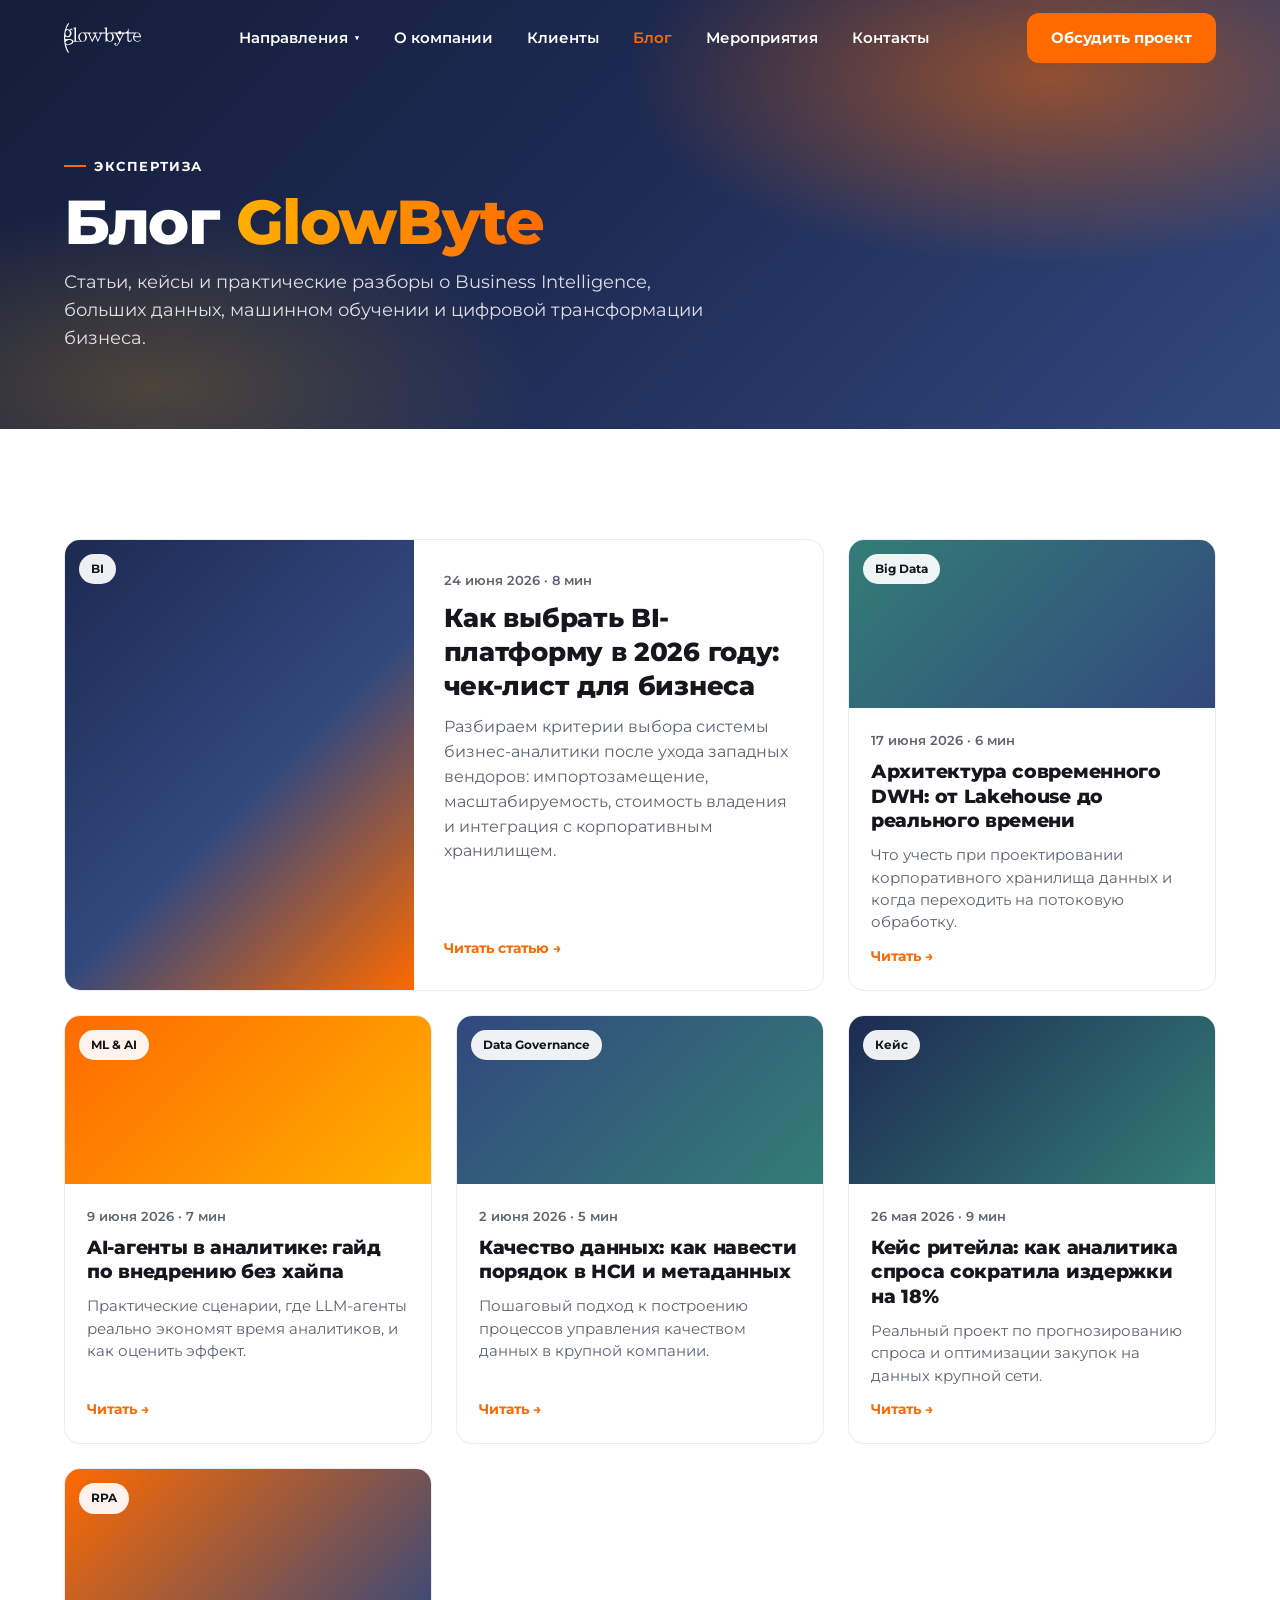
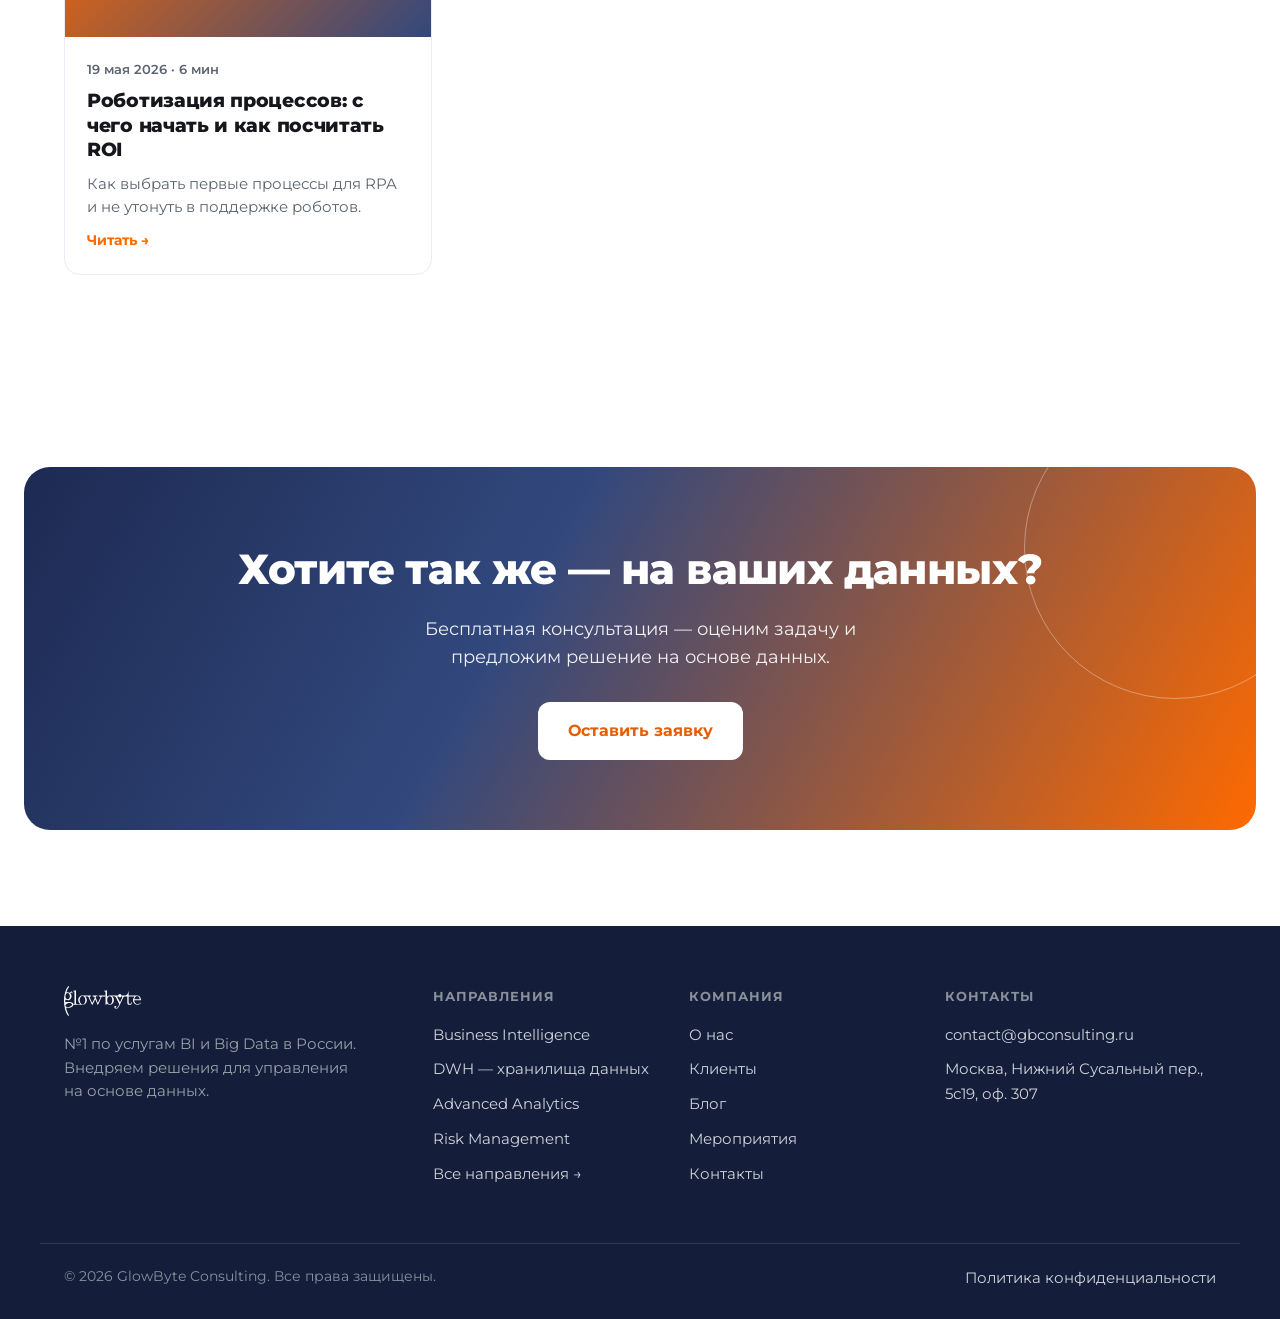
==== blog.html @ 42caffb5 "Инициализация сайта GlowByte: главная, блог, мероприятия" ====
<!DOCTYPE html>
<html lang="ru">
<head>
<meta charset="UTF-8">
<meta name="viewport" content="width=device-width, initial-scale=1.0">
<title>Блог GlowByte — статьи о BI, Big Data и аналитике</title>
<meta name="description" content="Блог GlowByte: статьи, кейсы и экспертиза по Business Intelligence, хранилищам данных, машинному обучению и цифровой трансформации.">
<link rel="preconnect" href="https://fonts.googleapis.com">
<link rel="preconnect" href="https://fonts.gstatic.com" crossorigin>
<link href="https://fonts.googleapis.com/css2?family=Montserrat:wght@400;500;600;700;800;900&display=swap" rel="stylesheet">
<link rel="stylesheet" href="assets/site.css">
</head>
<body>

<!-- ===== Header ===== -->
<header id="hdr">
  <div class="wrap nav">
    <a href="index.html" class="logo" aria-label="GlowByte">
      <img class="l-white" src="assets/logo-white.svg" alt="GlowByte">
      <img class="l-orange" src="assets/logo-orange.svg" alt="GlowByte">
    </a>
    <nav class="menu">
      <div class="has-mega">
        <span>Направления <span class="chev">▼</span></span>
        <div class="mega">
          <div class="mega-head"><h4>17 практик · BI и Big Data</h4><a href="index.html#directions">Все направления →</a></div>
          <div class="mega-grid" id="megaGrid"></div>
        </div>
      </div>
      <a href="index.html#why">О компании</a>
      <a href="index.html#clients">Клиенты</a>
      <a href="blog.html" class="active">Блог</a>
      <a href="events.html">Мероприятия</a>
      <a href="index.html#contacts">Контакты</a>
    </nav>
    <div class="nav-right">
      <a href="index.html#cta" class="btn btn-primary" style="padding:11px 22px;font-size:15px">Обсудить проект</a>
      <button class="burger" id="burger">☰</button>
    </div>
  </div>
</header>

<!-- ===== Page hero ===== -->
<section class="page-hero">
  <div class="wrap">
    <div class="eyebrow" style="color:#fff">Экспертиза</div>
    <h1>Блог <span class="ac">GlowByte</span></h1>
    <p class="lead">Статьи, кейсы и практические разборы о Business&nbsp;Intelligence, больших данных, машинном обучении и&nbsp;цифровой трансформации бизнеса.</p>
  </div>
</section>

<!-- ===== Posts ===== -->
<section>
  <div class="wrap">
    <div class="posts">

      <a href="#" class="post feature reveal">
        <div class="thumb" style="background:linear-gradient(135deg,#1d2a52,#32487D 55%,#FE6A00)">
          <span class="tag">BI</span>
        </div>
        <div class="pbody">
          <span class="date">24 июня 2026 · 8 мин</span>
          <h3>Как выбрать BI-платформу в 2026 году: чек-лист для бизнеса</h3>
          <p>Разбираем критерии выбора системы бизнес-аналитики после ухода западных вендоров: импортозамещение, масштабируемость, стоимость владения и интеграция с корпоративным хранилищем.</p>
          <span class="more">Читать статью →</span>
        </div>
      </a>

      <a href="#" class="post reveal">
        <div class="thumb" style="background:linear-gradient(135deg,#337D76,#32487D)">
          <span class="tag">Big Data</span>
        </div>
        <div class="pbody">
          <span class="date">17 июня 2026 · 6 мин</span>
          <h3>Архитектура современного DWH: от Lakehouse до реального времени</h3>
          <p>Что учесть при проектировании корпоративного хранилища данных и когда переходить на потоковую обработку.</p>
          <span class="more">Читать →</span>
        </div>
      </a>

      <a href="#" class="post reveal">
        <div class="thumb" style="background:linear-gradient(135deg,#FE6A00,#FFB000)">
          <span class="tag">ML &amp; AI</span>
        </div>
        <div class="pbody">
          <span class="date">9 июня 2026 · 7 мин</span>
          <h3>AI-агенты в аналитике: гайд по внедрению без хайпа</h3>
          <p>Практические сценарии, где LLM-агенты реально экономят время аналитиков, и как оценить эффект.</p>
          <span class="more">Читать →</span>
        </div>
      </a>

      <a href="#" class="post reveal">
        <div class="thumb" style="background:linear-gradient(135deg,#32487D,#337D76)">
          <span class="tag">Data Governance</span>
        </div>
        <div class="pbody">
          <span class="date">2 июня 2026 · 5 мин</span>
          <h3>Качество данных: как навести порядок в НСИ и метаданных</h3>
          <p>Пошаговый подход к построению процессов управления качеством данных в крупной компании.</p>
          <span class="more">Читать →</span>
        </div>
      </a>

      <a href="#" class="post reveal">
        <div class="thumb" style="background:linear-gradient(135deg,#1d2a52,#337D76)">
          <span class="tag">Кейс</span>
        </div>
        <div class="pbody">
          <span class="date">26 мая 2026 · 9 мин</span>
          <h3>Кейс ритейла: как аналитика спроса сократила издержки на 18%</h3>
          <p>Реальный проект по прогнозированию спроса и оптимизации закупок на данных крупной сети.</p>
          <span class="more">Читать →</span>
        </div>
      </a>

      <a href="#" class="post reveal">
        <div class="thumb" style="background:linear-gradient(135deg,#FE6A00,#32487D)">
          <span class="tag">RPA</span>
        </div>
        <div class="pbody">
          <span class="date">19 мая 2026 · 6 мин</span>
          <h3>Роботизация процессов: с чего начать и как посчитать ROI</h3>
          <p>Как выбрать первые процессы для RPA и не утонуть в поддержке роботов.</p>
          <span class="more">Читать →</span>
        </div>
      </a>

    </div>
  </div>
</section>

<!-- ===== CTA ===== -->
<section>
  <div class="cta reveal">
    <h2>Хотите так же — на ваших данных?</h2>
    <p>Бесплатная консультация — оценим задачу и предложим решение на основе данных.</p>
    <a href="index.html#cta" class="btn btn-white">Оставить заявку</a>
  </div>
</section>

<!-- ===== Footer ===== -->
<footer id="contacts">
  <div class="wrap fg">
    <div>
      <img src="assets/logo-white.svg" alt="GlowByte" style="height:30px;width:auto;display:block">
      <p style="color:#9aa0a8;margin-top:16px;max-width:300px;font-size:15px">№1 по услугам BI и Big Data в России. Внедряем решения для управления на основе данных.</p>
    </div>
    <div>
      <h5>Направления</h5>
      <ul>
        <li><a href="index.html#directions">Business Intelligence</a></li>
        <li><a href="index.html#directions">DWH — хранилища данных</a></li>
        <li><a href="index.html#directions">Advanced Analytics</a></li>
        <li><a href="index.html#directions">Risk Management</a></li>
        <li><a href="index.html#directions">Все направления →</a></li>
      </ul>
    </div>
    <div>
      <h5>Компания</h5>
      <ul>
        <li><a href="index.html#why">О нас</a></li>
        <li><a href="index.html#clients">Клиенты</a></li>
        <li><a href="blog.html">Блог</a></li>
        <li><a href="events.html">Мероприятия</a></li>
        <li><a href="index.html#cta">Контакты</a></li>
      </ul>
    </div>
    <div>
      <h5>Контакты</h5>
      <ul>
        <li><a href="mailto:contact@gbconsulting.ru">contact@gbconsulting.ru</a></li>
        <li><a href="#">Москва, Нижний Сусальный пер., 5с19, оф. 307</a></li>
      </ul>
    </div>
  </div>
  <div class="wrap fb"><span>© 2026 GlowByte Consulting. Все права защищены.</span><a href="#">Политика конфиденциальности</a></div>
</footer>

<script src="assets/site.js"></script>
</body>
</html>
---- assets/site.css ----
/* ===== GlowByte — общие стили для внутренних страниц (blog.html, events.html) ===== */
/* Держать синхронно с inline-стилями index.html при изменении шапки/подвала. */

/* ===== Brand tokens (Гайдбук GlowByte 2024) ===== */
:root{
  --orange:#FE6A00; --orange-deep:#E85D00;
  --green:#337D76; --yellow:#FFB000;
  --blue:#32487D; --blue-deep:#1d2a52; --navy:#141d3a;
  --black:#15171c; --gray:#5b6470;
  --bg-soft:#f6f8fb; --line:#e9ecf2; --maxw:1200px;
}
*{box-sizing:border-box;margin:0;padding:0}
html{scroll-behavior:smooth}
body{font-family:'Montserrat',system-ui,sans-serif;color:var(--black);background:#fff;line-height:1.55;-webkit-font-smoothing:antialiased}
.wrap{max-width:var(--maxw);margin:0 auto;padding:0 24px}
a{color:inherit;text-decoration:none}
section{padding:96px 0}
h2{font-size:clamp(28px,3.4vw,42px);font-weight:800;letter-spacing:-.6px}
.eyebrow{display:inline-flex;align-items:center;gap:8px;font-weight:700;font-size:13px;letter-spacing:1.6px;text-transform:uppercase;color:var(--orange);margin-bottom:14px}
.eyebrow::before{content:"";width:22px;height:2px;background:var(--orange)}
.lead{color:var(--gray);font-size:18px;max-width:620px;margin-top:14px}

/* ===== Buttons ===== */
.btn{display:inline-flex;align-items:center;gap:9px;font-weight:700;font-size:16px;padding:15px 28px;border-radius:12px;cursor:pointer;border:2px solid transparent;transition:transform .15s,box-shadow .15s,background .15s,color .15s,border-color .15s}
.btn-primary{background:var(--orange);color:#fff}
.btn-primary:hover{transform:translateY(-2px);box-shadow:0 12px 28px rgba(254,106,0,.4)}
.btn-ghost{background:#fff;color:var(--black);border-color:var(--line)}
.btn-ghost:hover{border-color:var(--orange);color:var(--orange)}
.btn-glass{background:rgba(255,255,255,.12);color:#fff;border-color:rgba(255,255,255,.55);backdrop-filter:blur(4px)}
.btn-glass:hover{background:rgba(255,255,255,.22)}
.btn-white{background:#fff;color:var(--orange-deep)}
.btn-white:hover{transform:translateY(-2px);box-shadow:0 12px 30px rgba(0,0,0,.2)}
.btn .ar{transition:transform .2s}.btn:hover .ar{transform:translateX(3px)}

/* ===== Header ===== */
header{position:fixed;top:0;left:0;right:0;z-index:100;transition:background .25s,box-shadow .25s}
header.solid{background:rgba(255,255,255,.95);backdrop-filter:blur(12px);box-shadow:0 4px 24px rgba(20,23,28,.06)}
.nav{display:flex;align-items:center;justify-content:space-between;height:76px}
.logo{display:flex;align-items:center}
.logo img{height:30px;width:auto;display:block}
.logo .l-orange{display:none}
header.solid .logo .l-white{display:none}
header.solid .logo .l-orange{display:block}
.menu{display:flex;gap:6px;align-items:center}
.menu>a,.menu>.has-mega>span{display:inline-flex;align-items:center;gap:6px;font-weight:600;font-size:15px;padding:10px 14px;border-radius:10px;color:#fff;cursor:pointer;transition:background .15s,color .15s}
header.solid .menu>a,header.solid .menu>.has-mega>span{color:var(--black)}
.menu>a:hover,.menu>.has-mega:hover>span{background:rgba(255,255,255,.16)}
header.solid .menu>a:hover,header.solid .menu>.has-mega:hover>span{background:var(--bg-soft);color:var(--orange)}
.menu>a.active{color:var(--orange)}
header.solid .menu>a.active{color:var(--orange)}
.menu .chev{font-size:10px;transition:transform .2s}
.has-mega:hover .chev{transform:rotate(180deg)}
.nav-right{display:flex;align-items:center;gap:14px}
.burger{display:none;font-size:26px;background:none;border:0;color:#fff;cursor:pointer}
header.solid .burger{color:var(--black)}

/* ===== Mega menu ===== */
.has-mega{position:static}
.mega{position:absolute;left:50%;top:66px;transform:translateX(-50%) translateY(10px);width:min(1080px,94vw);background:#fff;border:1px solid var(--line);border-radius:18px;box-shadow:0 30px 70px rgba(20,23,28,.18);padding:22px;opacity:0;visibility:hidden;transition:opacity .2s,transform .2s;z-index:120}
.has-mega:hover .mega,.mega:hover{opacity:1;visibility:visible;transform:translateX(-50%) translateY(0)}
.mega-head{display:flex;justify-content:space-between;align-items:baseline;margin:0 6px 14px;padding-bottom:12px;border-bottom:1px solid var(--line)}
.mega-head h4{font-size:14px;letter-spacing:1px;text-transform:uppercase;color:var(--gray)}
.mega-head a{font-weight:700;color:var(--orange);font-size:14px}
.mega-grid{display:grid;grid-template-columns:repeat(4,1fr);gap:4px}
.mega-item{display:flex;gap:11px;padding:11px;border-radius:12px;transition:background .15s}
.mega-item:hover{background:var(--bg-soft)}
.mega-item .cube{flex:0 0 auto;width:13px;height:13px;border-radius:3px;margin-top:4px}
.mega-item .mt{font-weight:700;font-size:13.5px;line-height:1.25}
.mega-item .md{font-size:12px;color:var(--gray);margin-top:3px;line-height:1.3}

/* ===== Page hero (тёмный баннер под фикс-шапку) ===== */
.page-hero{position:relative;overflow:hidden;color:#fff;padding:150px 0 76px;
  background:
    radial-gradient(60% 80% at 82% 18%, rgba(254,106,0,.5) 0%, transparent 55%),
    radial-gradient(50% 70% at 12% 90%, rgba(255,176,0,.22) 0%, transparent 60%),
    linear-gradient(135deg,#141d3a 0%,#1d2a52 45%,#32487D 100%)}
.page-hero h1{font-size:clamp(38px,5vw,62px);font-weight:800;letter-spacing:-1.5px;line-height:1.05}
.page-hero h1 .ac{background:linear-gradient(100deg,#FFB000,#FE6A00);-webkit-background-clip:text;background-clip:text;-webkit-text-fill-color:transparent}
.page-hero .lead{color:rgba(255,255,255,.85);max-width:640px}

/* ===== Blog ===== */
.posts{display:grid;grid-template-columns:repeat(3,1fr);gap:24px;margin-top:14px}
.post{display:flex;flex-direction:column;background:#fff;border:1px solid var(--line);border-radius:16px;overflow:hidden;transition:transform .2s,box-shadow .2s,border-color .2s}
.post:hover{transform:translateY(-4px);box-shadow:0 18px 40px rgba(20,23,28,.1);border-color:transparent}
.post .thumb{height:168px;position:relative}
.post .thumb .tag{position:absolute;left:14px;top:14px;background:rgba(255,255,255,.92);color:var(--black);font-weight:700;font-size:12px;padding:6px 12px;border-radius:30px}
.post .pbody{padding:22px;display:flex;flex-direction:column;gap:10px;flex:1}
.post .date{font-size:13px;color:var(--gray);font-weight:600}
.post h3{font-size:19px;font-weight:800;line-height:1.3;letter-spacing:-.3px}
.post p{font-size:14.5px;color:var(--gray);flex:1}
.post .more{color:var(--orange);font-weight:700;font-size:14px;margin-top:2px}
/* большой первый пост */
.post.feature{grid-column:span 2;flex-direction:row}
.post.feature .thumb{height:auto;flex:0 0 46%}
.post.feature .pbody{gap:12px;padding:30px}
.post.feature h3{font-size:26px}
.post.feature p{font-size:16px}

/* ===== Events ===== */
.events{display:flex;flex-direction:column;gap:18px;margin-top:14px}
.event{display:grid;grid-template-columns:auto 1fr auto;gap:28px;align-items:center;background:#fff;border:1px solid var(--line);border-radius:16px;padding:24px 28px;transition:transform .2s,box-shadow .2s,border-color .2s}
.event:hover{transform:translateY(-3px);border-color:var(--orange);box-shadow:0 16px 40px rgba(20,23,28,.1)}
.event .cal{flex:0 0 auto;width:88px;height:88px;border-radius:14px;display:grid;place-content:center;text-align:center;color:#fff;background:linear-gradient(140deg,#1d2a52,#32487D)}
.event .cal .d{font-size:30px;font-weight:900;line-height:1}
.event .cal .m{font-size:12px;font-weight:700;letter-spacing:1.5px;text-transform:uppercase;margin-top:4px;color:var(--yellow)}
.event .etype{display:inline-flex;align-items:center;gap:7px;font-weight:700;font-size:12px;letter-spacing:.5px;text-transform:uppercase;color:var(--orange);margin-bottom:8px}
.event .etype .dot{width:7px;height:7px;border-radius:50%;background:var(--orange)}
.event h3{font-size:20px;font-weight:800;letter-spacing:-.3px}
.event .emeta{display:flex;flex-wrap:wrap;gap:16px;color:var(--gray);font-size:14px;font-weight:600;margin-top:8px}
.event .emeta span{display:inline-flex;align-items:center;gap:6px}
.event .eaction{flex:0 0 auto}
.event.past{opacity:.72}
.event.past .cal{background:linear-gradient(140deg,#4a5570,#6b7488)}
.event.past .etype{color:var(--gray)}.event.past .etype .dot{background:var(--gray)}

.tabs{display:inline-flex;gap:6px;background:var(--bg-soft);border:1px solid var(--line);padding:6px;border-radius:14px;margin-bottom:26px}
.tabs button{border:0;background:none;font-family:inherit;font-weight:700;font-size:15px;padding:10px 22px;border-radius:9px;cursor:pointer;color:var(--gray);transition:background .15s,color .15s}
.tabs button.on{background:#fff;color:var(--orange);box-shadow:0 4px 14px rgba(20,23,28,.08)}

/* ===== CTA ===== */
.cta{position:relative;overflow:hidden;border-radius:26px;margin:0 24px;padding:70px 40px;text-align:center;color:#fff;background:linear-gradient(120deg,#1d2a52 0%,#32487D 40%,#FE6A00 100%)}
.cta::after{content:"";position:absolute;width:300px;height:300px;border:1.5px solid rgba(255,255,255,.35);border-radius:50%;right:-70px;top:-70px}
.cta h2{color:#fff}.cta p{max-width:520px;margin:14px auto 30px;font-size:18px;color:rgba(255,255,255,.92)}

/* ===== Footer ===== */
footer{background:var(--navy);color:#fff;padding:60px 0 30px}
.fg{display:grid;grid-template-columns:1.5fr 1fr 1fr 1.2fr;gap:30px}
footer h5{font-size:13px;letter-spacing:1px;text-transform:uppercase;color:#8a9099;margin-bottom:16px}
footer ul{list-style:none}footer li{margin-bottom:10px}
footer a{color:#cfd3d9;font-size:15px}footer a:hover{color:var(--orange)}
.fb{border-top:1px solid rgba(255,255,255,.12);margin-top:46px;padding-top:22px;display:flex;justify-content:space-between;color:#8a9099;font-size:14px;flex-wrap:wrap;gap:10px}

/* ===== Reveal ===== */
.reveal{opacity:0;transform:translateY(24px);transition:opacity .6s ease,transform .6s ease}
.reveal.in{opacity:1;transform:none}

/* ===== Responsive ===== */
@media(max-width:980px){
  section{padding:60px 0}
  .menu{display:none}.burger{display:block}
  .page-hero{padding:120px 0 56px}
  .posts{grid-template-columns:1fr 1fr}
  .post.feature{grid-column:span 2}
  .event{grid-template-columns:auto 1fr;gap:20px}
  .event .eaction{grid-column:1 / -1;justify-self:start}
  .fg{grid-template-columns:1fr 1fr}
}
@media(max-width:640px){
  .posts{grid-template-columns:1fr}
  .post.feature{grid-column:span 1;flex-direction:column}
  .post.feature .thumb{height:168px;flex:none}
  .event{grid-template-columns:1fr}
  .event .cal{width:76px;height:76px}
}
@media(prefers-reduced-motion:reduce){*{animation:none!important}.reveal{opacity:1;transform:none}}
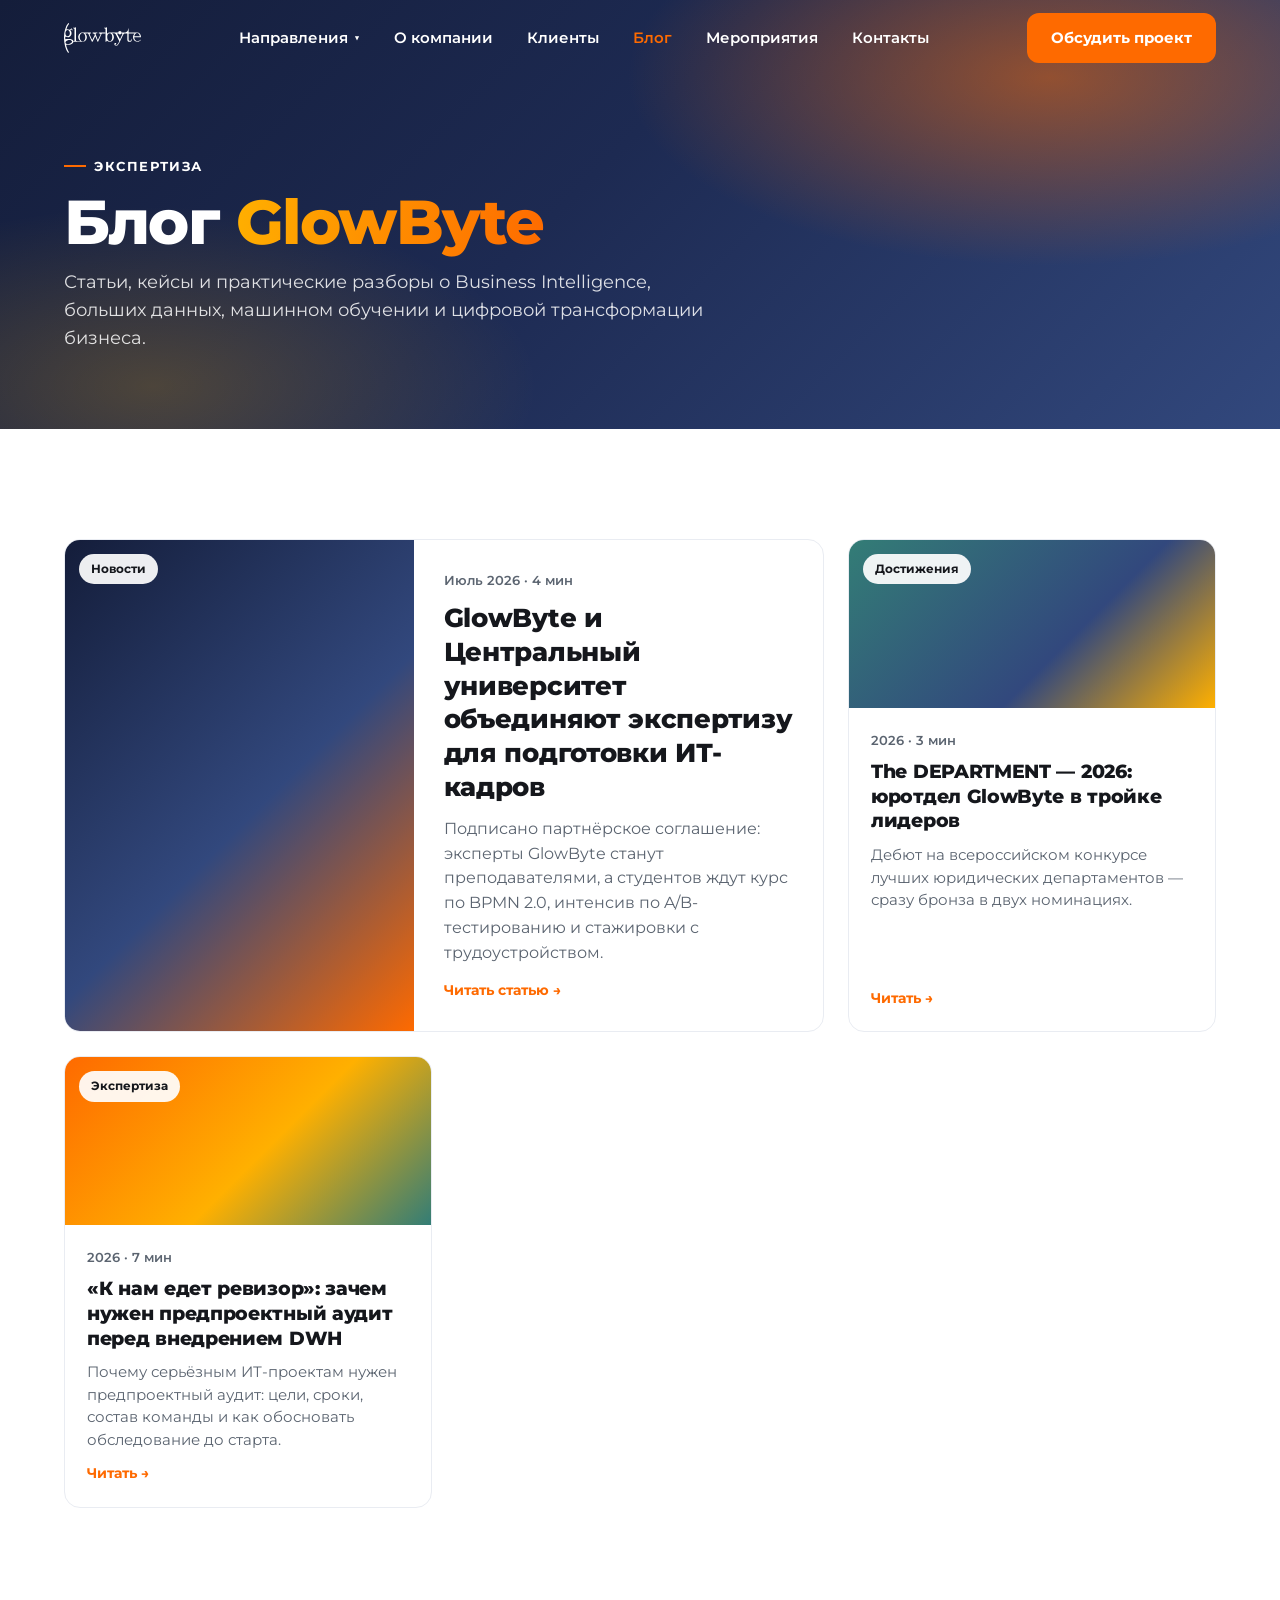
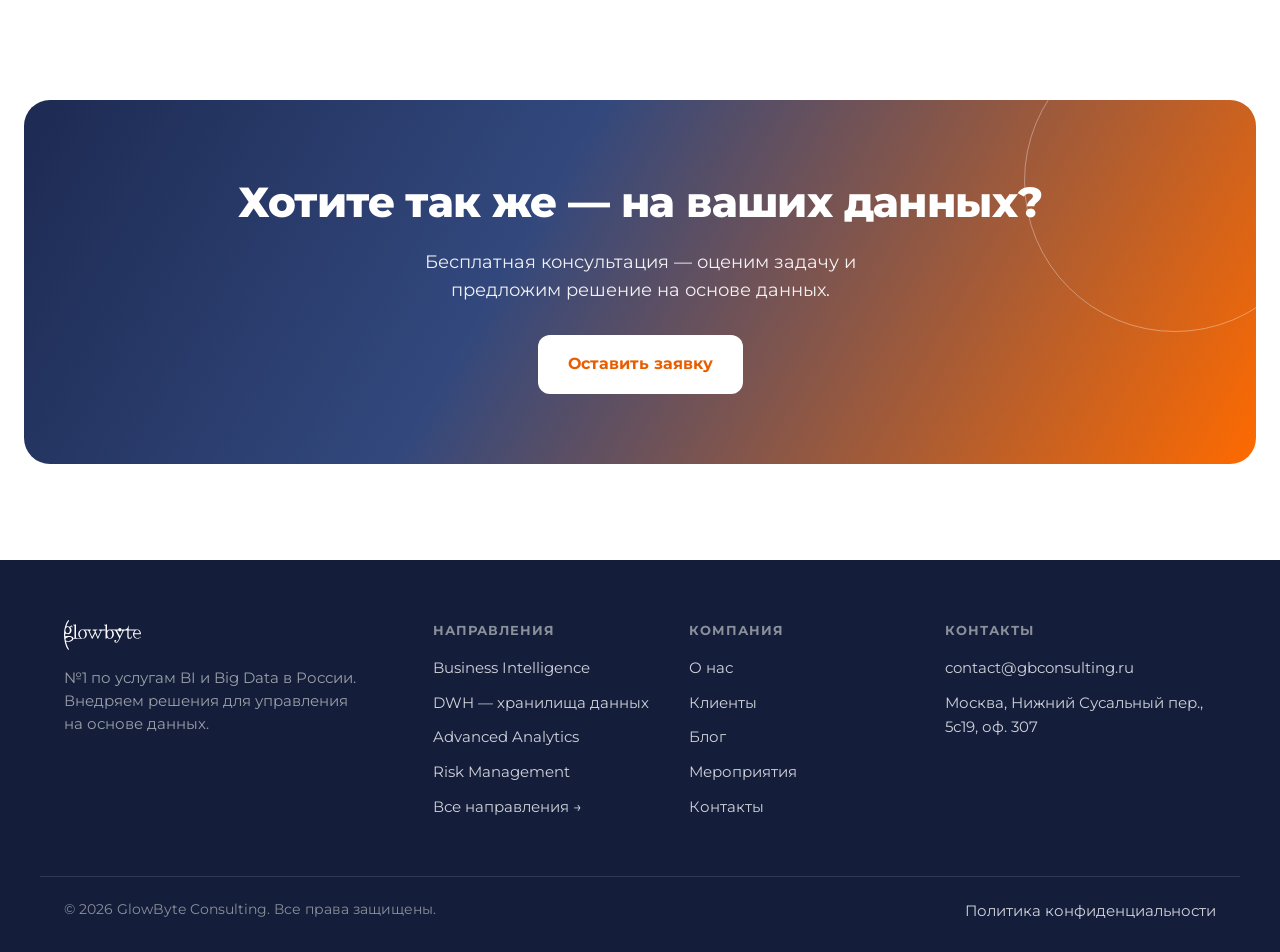
==== commit f6ad33d9: "Блог: шаблон статьи (светлая шапка с оранжевым градиентом) + 3 новости, связаны карточки" ====
--- a/blog.html
+++ b/blog.html
@@ -54,74 +54,38 @@
   <div class="wrap">
     <div class="posts">
 
-      <a href="#" class="post feature reveal">
-        <div class="thumb" style="background:linear-gradient(135deg,#1d2a52,#32487D 55%,#FE6A00)">
-          <span class="tag">BI</span>
+      <a href="post-central-university.html" class="post feature reveal">
+        <div class="thumb" style="background:linear-gradient(135deg,#141d3a,#32487D 55%,#FE6A00)">
+          <span class="tag">Новости</span>
         </div>
         <div class="pbody">
-          <span class="date">24 июня 2026 · 8 мин</span>
-          <h3>Как выбрать BI-платформу в 2026 году: чек-лист для бизнеса</h3>
-          <p>Разбираем критерии выбора системы бизнес-аналитики после ухода западных вендоров: импортозамещение, масштабируемость, стоимость владения и интеграция с корпоративным хранилищем.</p>
+          <span class="date">Июль 2026 · 4 мин</span>
+          <h3>GlowByte и Центральный университет объединяют экспертизу для подготовки ИТ-кадров</h3>
+          <p>Подписано партнёрское соглашение: эксперты GlowByte станут преподавателями, а студентов ждут курс по BPMN 2.0, интенсив по A/B-тестированию и стажировки с трудоустройством.</p>
           <span class="more">Читать статью →</span>
         </div>
       </a>
 
-      <a href="#" class="post reveal">
-        <div class="thumb" style="background:linear-gradient(135deg,#337D76,#32487D)">
-          <span class="tag">Big Data</span>
+      <a href="post-the-department-2026.html" class="post reveal">
+        <div class="thumb" style="background:linear-gradient(135deg,#337D76,#32487D 60%,#FFB000)">
+          <span class="tag">Достижения</span>
         </div>
         <div class="pbody">
-          <span class="date">17 июня 2026 · 6 мин</span>
-          <h3>Архитектура современного DWH: от Lakehouse до реального времени</h3>
-          <p>Что учесть при проектировании корпоративного хранилища данных и когда переходить на потоковую обработку.</p>
+          <span class="date">2026 · 3 мин</span>
+          <h3>The DEPARTMENT — 2026: юротдел GlowByte в тройке лидеров</h3>
+          <p>Дебют на всероссийском конкурсе лучших юридических департаментов — сразу бронза в двух номинациях.</p>
           <span class="more">Читать →</span>
         </div>
       </a>
 
-      <a href="#" class="post reveal">
-        <div class="thumb" style="background:linear-gradient(135deg,#FE6A00,#FFB000)">
-          <span class="tag">ML &amp; AI</span>
+      <a href="post-dwh-audit.html" class="post reveal">
+        <div class="thumb" style="background:linear-gradient(135deg,#FE6A00,#FFB000 55%,#337D76)">
+          <span class="tag">Экспертиза</span>
         </div>
         <div class="pbody">
-          <span class="date">9 июня 2026 · 7 мин</span>
-          <h3>AI-агенты в аналитике: гайд по внедрению без хайпа</h3>
-          <p>Практические сценарии, где LLM-агенты реально экономят время аналитиков, и как оценить эффект.</p>
-          <span class="more">Читать →</span>
-        </div>
-      </a>
-
-      <a href="#" class="post reveal">
-        <div class="thumb" style="background:linear-gradient(135deg,#32487D,#337D76)">
-          <span class="tag">Data Governance</span>
-        </div>
-        <div class="pbody">
-          <span class="date">2 июня 2026 · 5 мин</span>
-          <h3>Качество данных: как навести порядок в НСИ и метаданных</h3>
-          <p>Пошаговый подход к построению процессов управления качеством данных в крупной компании.</p>
-          <span class="more">Читать →</span>
-        </div>
-      </a>
-
-      <a href="#" class="post reveal">
-        <div class="thumb" style="background:linear-gradient(135deg,#1d2a52,#337D76)">
-          <span class="tag">Кейс</span>
-        </div>
-        <div class="pbody">
-          <span class="date">26 мая 2026 · 9 мин</span>
-          <h3>Кейс ритейла: как аналитика спроса сократила издержки на 18%</h3>
-          <p>Реальный проект по прогнозированию спроса и оптимизации закупок на данных крупной сети.</p>
-          <span class="more">Читать →</span>
-        </div>
-      </a>
-
-      <a href="#" class="post reveal">
-        <div class="thumb" style="background:linear-gradient(135deg,#FE6A00,#32487D)">
-          <span class="tag">RPA</span>
-        </div>
-        <div class="pbody">
-          <span class="date">19 мая 2026 · 6 мин</span>
-          <h3>Роботизация процессов: с чего начать и как посчитать ROI</h3>
-          <p>Как выбрать первые процессы для RPA и не утонуть в поддержке роботов.</p>
+          <span class="date">2026 · 7 мин</span>
+          <h3>«К нам едет ревизор»: зачем нужен предпроектный аудит перед внедрением DWH</h3>
+          <p>Почему серьёзным ИТ-проектам нужен предпроектный аудит: цели, сроки, состав команды и как обосновать обследование до старта.</p>
           <span class="more">Читать →</span>
         </div>
       </a>
--- a/assets/site.css
+++ b/assets/site.css
@@ -152,4 +152,109 @@
   .event{grid-template-columns:1fr}
   .event .cal{width:76px;height:76px}
 }
+/* ===== Страница направления ===== */
+.dir-sec{padding:80px 0}
+.dir-sec.alt{background:var(--bg-soft);border-block:1px solid var(--line)}
+.dir-lead-row{display:grid;grid-template-columns:1.1fr .9fr;gap:48px;align-items:start}
+.dir-lead-row h2{margin-bottom:10px}
+.dir-lead-row p{color:var(--gray);font-size:17px;margin-top:12px}
+.checklist{list-style:none;display:grid;gap:13px;margin-top:22px}
+.checklist li{position:relative;padding-left:34px;font-size:16px}
+.checklist li::before{content:"";position:absolute;left:0;top:2px;width:22px;height:22px;border-radius:6px;background:linear-gradient(140deg,#FE6A00,#FFB000)}
+.checklist li::after{content:"✓";position:absolute;left:5px;top:1px;color:#fff;font-weight:900;font-size:13px}
+.checklist.two{grid-template-columns:1fr 1fr;gap:14px 40px}
+@media(max-width:700px){.checklist.two{grid-template-columns:1fr}}
+
+/* оранжевый блок фактов (бывший боковой «Опыт/Кратко») */
+.facts{position:relative;overflow:hidden;border-radius:26px;color:#fff;padding:46px 44px;
+  background:linear-gradient(135deg,#FE6A00 0%,#FF8A2B 55%,#FFB84D 100%)}
+.facts::after{content:"";position:absolute;width:280px;height:280px;border:1.5px solid rgba(255,255,255,.35);border-radius:50%;right:-80px;top:-90px}
+.facts::before{content:"";position:absolute;width:200px;height:200px;border:1.5px solid rgba(255,255,255,.28);border-radius:50%;left:-70px;bottom:-80px}
+.facts>*{position:relative;z-index:1}
+.facts .eyebrow{color:#fff;margin-bottom:8px}
+.facts .eyebrow::before{background:#fff}
+.facts h2{color:#fff;margin-bottom:26px}
+.facts-grid{display:grid;grid-template-columns:repeat(auto-fit,minmax(190px,1fr));gap:26px 34px}
+.fact{border-left:2px solid rgba(255,255,255,.45);padding-left:16px}
+.fact .fl{font-size:12px;font-weight:700;letter-spacing:1.2px;text-transform:uppercase;color:rgba(255,255,255,.85)}
+.fact .fv{font-size:18px;font-weight:800;margin-top:7px;line-height:1.3}
+@media(max-width:560px){.facts{padding:34px 24px}}
+
+/* решения (клик → pop-up) */
+.sol-grid{display:grid;grid-template-columns:repeat(3,1fr);gap:20px;margin-top:16px}
+.sol-card{text-align:left;background:#fff;border:1px solid var(--line);border-radius:16px;padding:26px;cursor:pointer;transition:transform .2s,box-shadow .2s,border-color .2s;font-family:inherit;color:inherit}
+.sol-card:hover{transform:translateY(-5px);border-color:transparent;box-shadow:0 18px 40px rgba(20,23,28,.12)}
+.sol-card .sc-ico{width:46px;height:46px;border-radius:12px;background:linear-gradient(140deg,#FE6A00,#FFB000);display:grid;place-items:center;color:#fff;font-size:22px;margin-bottom:16px}
+.sol-card h3{font-size:18px;font-weight:800;margin-bottom:8px;letter-spacing:-.3px}
+.sol-card p{font-size:14px;color:var(--gray)}
+.sol-card .sc-more{margin-top:14px;color:var(--orange);font-weight:700;font-size:14px;display:inline-flex;gap:6px;align-items:center}
+
+/* результаты / выгоды */
+.ben-grid{display:grid;grid-template-columns:repeat(4,1fr);gap:20px;margin-top:16px}
+.ben{background:#fff;border:1px solid var(--line);border-radius:16px;padding:24px}
+.dir-sec.alt .ben{background:#fff}
+.ben .bn{font-size:34px;font-weight:900;color:var(--orange);letter-spacing:-1px;line-height:1}
+.ben h4{font-size:15px;margin:10px 0 6px}
+.ben p{font-size:13.5px;color:var(--gray)}
+
+/* теги/платформы */
+.taglist{display:flex;flex-wrap:wrap;gap:10px;margin-top:18px}
+.taglist span{background:#fff;border:1px solid var(--line);border-radius:30px;padding:9px 16px;font-weight:700;font-size:14px;transition:border-color .15s,color .15s,transform .15s}
+.taglist span:hover{border-color:var(--orange);color:var(--orange);transform:translateY(-2px)}
+
+/* ===== Pop-up / модальное окно ===== */
+.modal{position:fixed;inset:0;z-index:200;display:none;align-items:center;justify-content:center;padding:24px;background:rgba(20,29,58,.55);backdrop-filter:blur(4px)}
+.modal.open{display:flex}
+.modal-box{background:#fff;border-radius:20px;max-width:560px;width:100%;max-height:88vh;overflow:auto;padding:36px;position:relative;box-shadow:0 40px 90px rgba(0,0,0,.3);animation:modalIn .25s ease}
+@keyframes modalIn{from{opacity:0;transform:translateY(16px)}to{opacity:1;transform:none}}
+.modal-box .m-close{position:absolute;top:16px;right:18px;background:var(--bg-soft);border:0;width:38px;height:38px;border-radius:50%;font-size:20px;line-height:1;cursor:pointer;color:var(--gray);transition:background .15s,color .15s}
+.modal-box .m-close:hover{background:#ffe6d3;color:var(--orange)}
+.modal-box .m-ico{width:54px;height:54px;border-radius:14px;background:linear-gradient(140deg,#FE6A00,#FFB000);display:grid;place-items:center;color:#fff;font-size:26px;margin-bottom:18px}
+.modal-box h3{font-size:23px;font-weight:800;margin-bottom:12px;letter-spacing:-.4px}
+.modal-box p{color:var(--gray);font-size:15px;margin-bottom:12px}
+.modal-box ul{margin:0 0 14px 20px}
+.modal-box li{margin-bottom:8px;font-size:15px}
+.modal-box .btn{margin-top:6px}
+
+@media(max-width:900px){
+  .dir-lead-row{grid-template-columns:1fr;gap:28px}
+  .sol-grid{grid-template-columns:1fr 1fr}
+  .ben-grid{grid-template-columns:1fr 1fr}
+}
+@media(max-width:560px){
+  .sol-grid{grid-template-columns:1fr}
+  .ben-grid{grid-template-columns:1fr}
+}
+
+/* ===== Статья блога ===== */
+/* светлая шапка с тёплым градиентным акцентом (не синяя) */
+.article-hero{position:relative;overflow:hidden;padding:128px 0 40px;background:linear-gradient(180deg,#ffffff 0%,#f6f8fb 100%)}
+.article-hero::before{content:"";position:absolute;top:-140px;right:-90px;width:540px;height:540px;border-radius:50%;background:radial-gradient(circle,rgba(254,106,0,.18),transparent 62%);pointer-events:none}
+.article-hero::after{content:"";position:absolute;bottom:-160px;left:-120px;width:420px;height:420px;border-radius:50%;background:radial-gradient(circle,rgba(255,176,0,.14),transparent 65%);pointer-events:none}
+.article-hero .wrap{position:relative;z-index:1}
+.art-cat{display:inline-flex;align-items:center;gap:8px;background:linear-gradient(135deg,#FE6A00,#FFB000);color:#fff;font-weight:700;font-size:13px;letter-spacing:.3px;padding:8px 16px;border-radius:30px}
+.article-hero h1{font-size:clamp(30px,4.3vw,50px);font-weight:800;letter-spacing:-1px;line-height:1.12;margin:18px 0 0;max-width:900px}
+.art-meta{display:flex;flex-wrap:wrap;align-items:center;gap:10px 14px;margin-top:18px;color:var(--gray);font-size:14px;font-weight:600}
+.art-meta .sep{width:4px;height:4px;border-radius:50%;background:#c6ccd6}
+.art-cover{max-width:var(--maxw);margin:26px auto 0;padding:0 24px}
+.art-cover .band{height:clamp(180px,26vw,300px);border-radius:24px;position:relative;overflow:hidden;box-shadow:0 24px 50px rgba(20,23,28,.14)}
+.art-cover .band span{position:absolute;left:26px;bottom:22px;color:rgba(255,255,255,.9);font-weight:800;font-size:15px;letter-spacing:.5px;z-index:1;text-shadow:0 1px 10px rgba(0,0,0,.3)}
+
+.article{max-width:760px;margin:0 auto;padding:46px 24px 10px}
+.article>p,.article>ul,.article>ol,.article>h2,.article>h3,.article>blockquote{position:relative}
+.article p{font-size:17px;color:#2b3138;margin-bottom:18px;line-height:1.72}
+.article .lead-p{font-size:19px;color:var(--black);font-weight:600}
+.article h2{font-size:26px;font-weight:800;letter-spacing:-.5px;margin:36px 0 14px}
+.article h3{font-size:20px;font-weight:800;margin:26px 0 10px}
+.article ul,.article ol{margin:0 0 18px 4px;padding-left:20px}
+.article li{font-size:17px;color:#2b3138;margin-bottom:9px;line-height:1.6}
+.article blockquote{border-left:4px solid var(--orange);background:var(--bg-soft);padding:16px 20px;border-radius:0 12px 12px 0;margin:0 0 20px;font-size:17px;color:#2b3138}
+.article blockquote cite{display:block;margin-top:10px;font-size:14px;color:var(--gray);font-style:normal;font-weight:700}
+.art-foot{max-width:760px;margin:26px auto 0;padding:22px 24px 0;border-top:1px solid var(--line);display:flex;flex-wrap:wrap;gap:14px;justify-content:space-between;align-items:center}
+.art-foot .src{font-size:14px;color:var(--gray)}
+.art-foot .src a{color:var(--orange);font-weight:700}
+.art-back{max-width:760px;margin:18px auto 0;padding:0 24px}
+.art-back a{color:var(--gray);font-weight:700;font-size:14px}
+.art-back a:hover{color:var(--orange)}
+
 @media(prefers-reduced-motion:reduce){*{animation:none!important}.reveal{opacity:1;transform:none}}
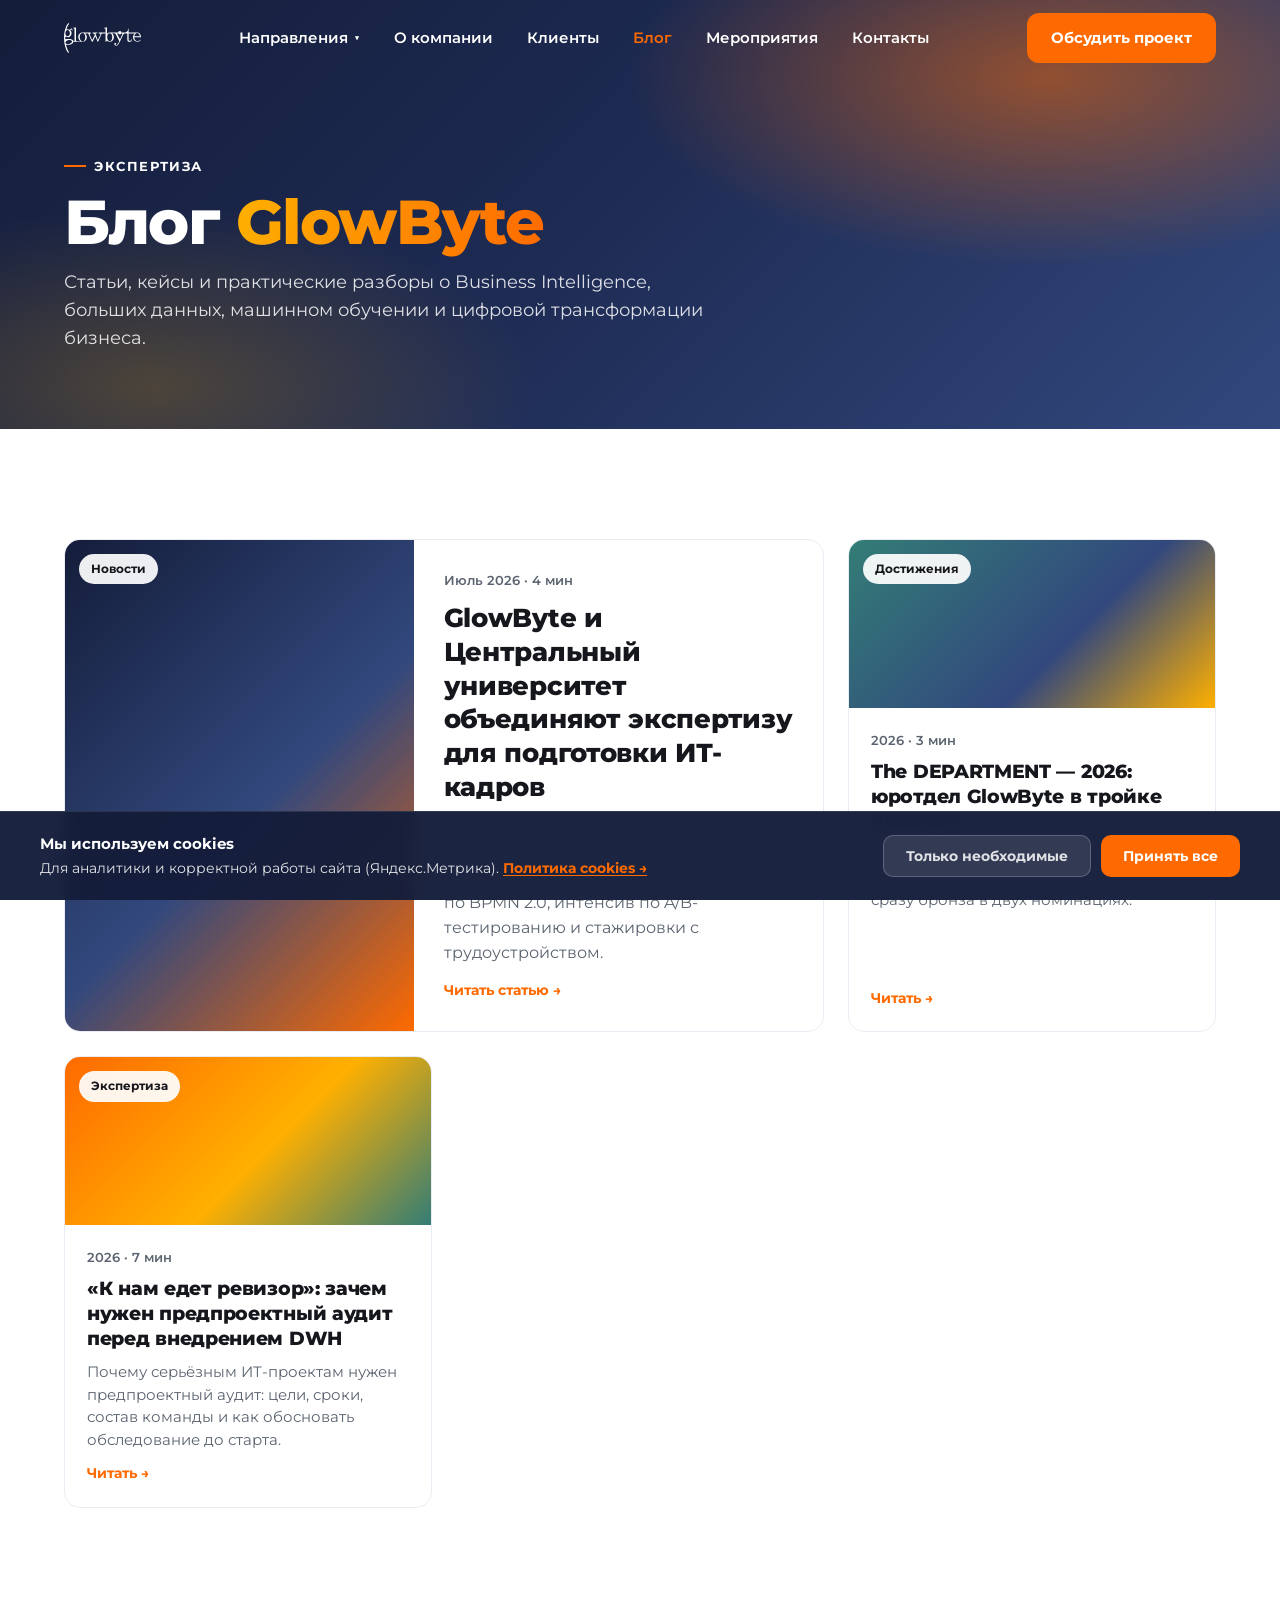
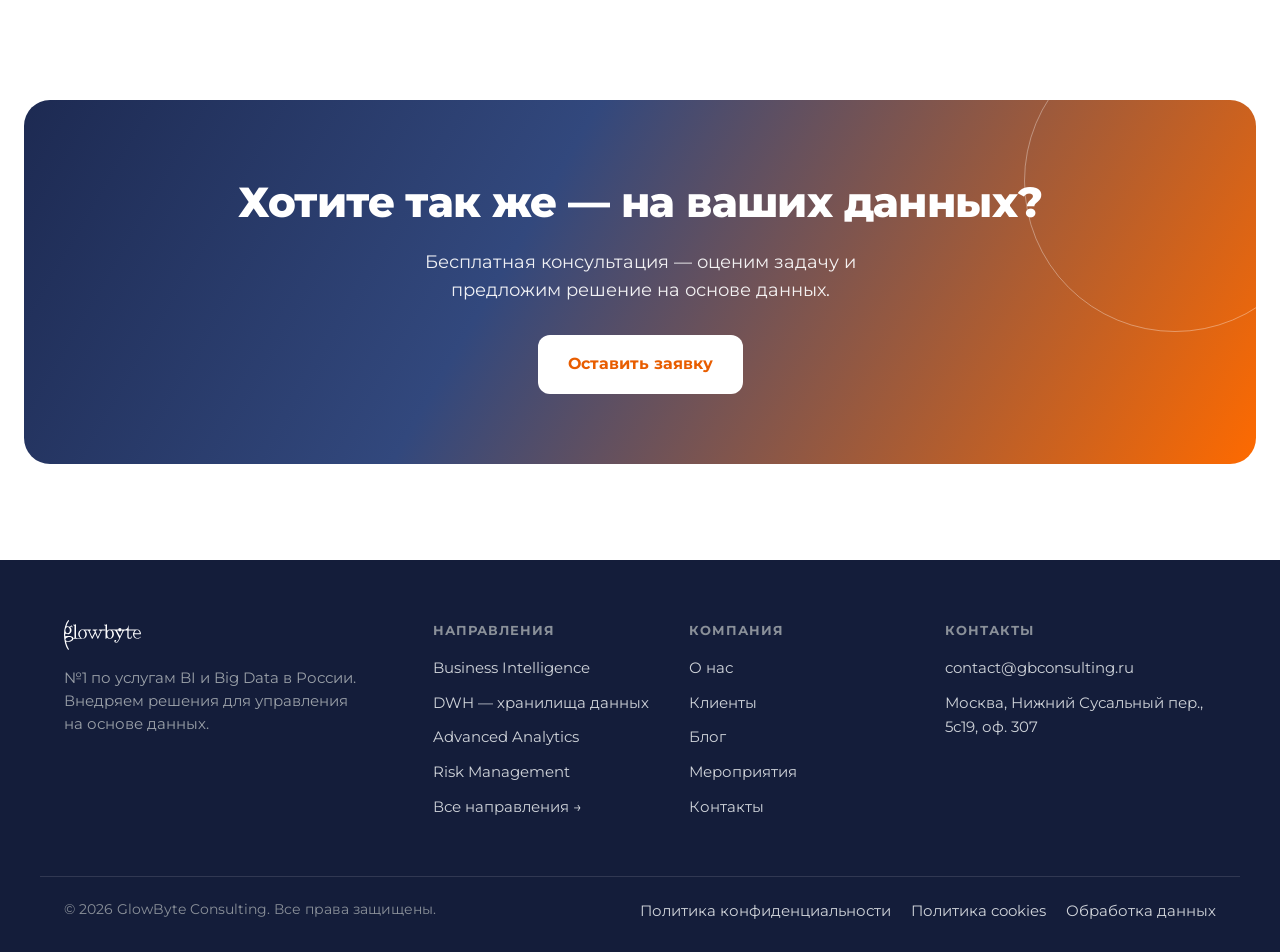
==== commit 442abab0: "add legal pages (cookies, policy, data-policy) + cookie consent banner" ====
--- a/blog.html
+++ b/blog.html
@@ -8,7 +8,7 @@
 <link rel="preconnect" href="https://fonts.googleapis.com">
 <link rel="preconnect" href="https://fonts.gstatic.com" crossorigin>
 <link href="https://fonts.googleapis.com/css2?family=Montserrat:wght@400;500;600;700;800;900&display=swap" rel="stylesheet">
-<link rel="stylesheet" href="assets/site.css">
+<link rel="stylesheet" href="assets/site.css?v=2">
 </head>
 <body>
 
@@ -31,7 +31,7 @@
       <a href="index.html#clients">Клиенты</a>
       <a href="blog.html" class="active">Блог</a>
       <a href="events.html">Мероприятия</a>
-      <a href="index.html#contacts">Контакты</a>
+      <a href="contacts.html">Контакты</a>
     </nav>
     <div class="nav-right">
       <a href="index.html#cta" class="btn btn-primary" style="padding:11px 22px;font-size:15px">Обсудить проект</a>
@@ -138,9 +138,9 @@
       </ul>
     </div>
   </div>
-  <div class="wrap fb"><span>© 2026 GlowByte Consulting. Все права защищены.</span><a href="#">Политика конфиденциальности</a></div>
+  <div class="wrap fb"><span>© 2026 GlowByte Consulting. Все права защищены.</span><div style="display:flex;gap:20px;flex-wrap:wrap"><a href="policy.html">Политика конфиденциальности</a><a href="cookies.html">Политика cookies</a><a href="data-policy.html">Обработка данных</a></div></div>
 </footer>
 
-<script src="assets/site.js"></script>
+<script src="assets/site.js?v=3"></script>
 </body>
 </html>
